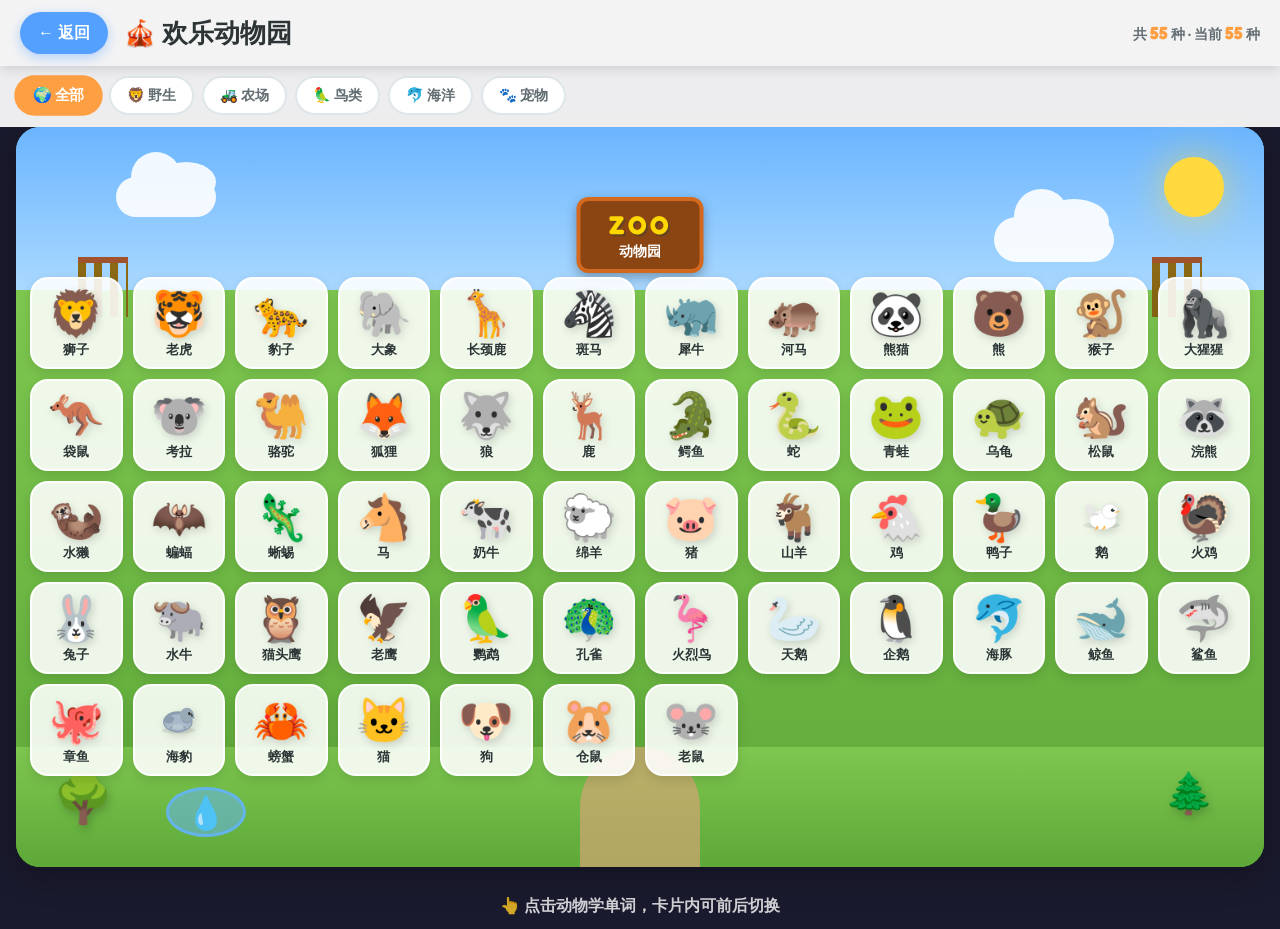
==== animals.html @ f5d6f94d "init初始化 init初始化" ====
<!DOCTYPE html>
<html lang="zh-CN">
<head>
  <meta charset="UTF-8">
  <meta name="viewport" content="width=device-width, initial-scale=1.0">
  <title>动物园 🦁 - 小小英语乐园</title>
  <link rel="preconnect" href="https://fonts.googleapis.com">
  <link rel="preconnect" href="https://fonts.gstatic.com" crossorigin>
  <link href="https://fonts.googleapis.com/css2?family=Fredoka:wght@400;600;700&display=swap" rel="stylesheet">
  <link rel="stylesheet" href="css/style.css">
</head>
<body class="scene-page zoo-page">
  <nav class="top-nav">
    <a href="index.html" class="back-btn" aria-label="返回首页">← 返回</a>
    <h1 class="scene-title">🎪 欢乐动物园</h1>
    <span class="item-count">共 <strong id="itemCount">0</strong> 种 · 当前 <strong id="visibleCount">0</strong> 种</span>
  </nav>
  <div class="zone-tabs" id="zoneTabs"></div>
  <div class="learning-scene zoo-scene">
    <div class="scene-sky zoo-sky">
      <div class="cloud cloud-1"></div>
      <div class="cloud cloud-2"></div>
      <div class="sun"></div>
    </div>
    <div class="scene-sign zoo-sign"><span>ZOO</span><small>动物园</small></div>
    <div class="fence fence-left"></div>
    <div class="fence fence-right"></div>
    <div class="scene-ground zoo-ground">
      <div class="path"></div>
      <div class="tree tree-1">🌳</div>
      <div class="tree tree-2">🌲</div>
      <div class="pond">💧</div>
    </div>
    <div class="items-container" id="itemsContainer"></div>
  </div>
  <div class="item-modal" id="itemModal" aria-hidden="true">
    <div class="modal-backdrop" id="modalBackdrop"></div>
    <div class="modal-layout">
      <button class="modal-nav modal-prev" id="modalPrev" aria-label="上一个" type="button">◀</button>
      <div class="modal-content" role="dialog">
        <button class="modal-close" id="modalClose" aria-label="关闭" type="button">✕</button>
        <p class="modal-index" id="modalIndex"></p>
        <div class="modal-item-icon" id="modalIcon"></div>
        <h2 class="modal-english" id="modalEnglish"></h2>
        <p class="modal-chinese" id="modalChinese"></p>
        <div class="modal-sentence">
          <p class="sentence-en" id="modalSentenceEn"></p>
          <p class="sentence-zh" id="modalSentenceZh"></p>
        </div>
        <button class="replay-btn" id="replayBtn" type="button">🔊 再读一遍</button>
      </div>
      <button class="modal-nav modal-next" id="modalNext" aria-label="下一个" type="button">▶</button>
    </div>
  </div>
  <p class="hint">👆 点击动物学单词，卡片内可前后切换</p>
  <script src="js/sentences.js"></script>
  <script src="js/speech.js"></script>
  <script src="js/scene.js"></script>
  <script src="js/animals.js"></script>
</body>
</html>
---- css/style.css ----
/* ===== 基础样式 ===== */
*, *::before, *::after {
  box-sizing: border-box;
  margin: 0;
  padding: 0;
}

:root {
  --sky: #87CEEB;
  --sky-light: #B8E4F9;
  --grass: #7EC850;
  --grass-dark: #5DA838;
  --sun: #FFD93D;
  --white: #FFFFFF;
  --text: #2D3436;
  --pink: #FF6B9D;
  --purple: #A66CFF;
  --orange: #FF9F43;
  --blue: #54A0FF;
  --green: #1DD1A1;
  --shadow: rgba(0, 0, 0, 0.15);
  --font: 'Fredoka', 'Microsoft YaHei', sans-serif;
}

html {
  font-size: 16px;
}

body {
  font-family: var(--font);
  color: var(--text);
  min-height: 100vh;
  overflow-x: hidden;
  -webkit-tap-highlight-color: transparent;
  user-select: none;
}

/* ===== 首页背景 ===== */
.home-page {
  background: linear-gradient(180deg, var(--sky-light) 0%, var(--sky) 40%, var(--grass) 40%, var(--grass-dark) 100%);
  min-height: 100vh;
  display: flex;
  flex-direction: column;
  align-items: center;
}

.sky-bg {
  position: fixed;
  inset: 0;
  pointer-events: none;
  z-index: 0;
}

.sun {
  position: absolute;
  top: 40px;
  right: 60px;
  width: 80px;
  height: 80px;
  background: var(--sun);
  border-radius: 50%;
  box-shadow: 0 0 40px rgba(255, 217, 61, 0.6);
  animation: pulse 3s ease-in-out infinite;
}

.cloud {
  position: absolute;
  background: white;
  border-radius: 50px;
  opacity: 0.9;
  animation: float 8s ease-in-out infinite;
}

.cloud::before, .cloud::after {
  content: '';
  position: absolute;
  background: white;
  border-radius: 50%;
}

.cloud-1 { width: 100px; height: 40px; top: 80px; left: 10%; animation-delay: 0s; }
.cloud-1::before { width: 50px; height: 50px; top: -25px; left: 15px; }
.cloud-1::after { width: 60px; height: 40px; top: -15px; left: 40px; }

.cloud-2 { width: 120px; height: 45px; top: 120px; right: 15%; animation-delay: -3s; }
.cloud-2::before { width: 55px; height: 55px; top: -28px; left: 20px; }
.cloud-2::after { width: 70px; height: 45px; top: -18px; left: 45px; }

.cloud-3 { width: 90px; height: 35px; top: 60px; left: 45%; animation-delay: -5s; }
.cloud-3::before { width: 45px; height: 45px; top: -22px; left: 12px; }
.cloud-3::after { width: 55px; height: 35px; top: -12px; left: 35px; }

@keyframes float {
  0%, 100% { transform: translateX(0); }
  50% { transform: translateX(20px); }
}

@keyframes pulse {
  0%, 100% { transform: scale(1); }
  50% { transform: scale(1.08); }
}

/* ===== 首页头部 ===== */
.header {
  position: relative;
  z-index: 1;
  text-align: center;
  padding: 40px 20px 20px;
}

.title {
  font-size: clamp(2rem, 6vw, 3rem);
  font-weight: 700;
  color: var(--white);
  text-shadow: 3px 3px 0 var(--purple), 5px 5px 0 rgba(0,0,0,0.1);
  margin-bottom: 8px;
}

.subtitle {
  font-size: clamp(1rem, 3vw, 1.3rem);
  color: var(--white);
  text-shadow: 1px 1px 3px rgba(0,0,0,0.2);
}

/* ===== 分类卡片 ===== */
.categories {
  position: relative;
  z-index: 1;
  display: grid;
  grid-template-columns: repeat(auto-fit, minmax(160px, 1fr));
  gap: 20px;
  padding: 20px;
  max-width: 900px;
  width: 100%;
  flex: 1;
}

.category-card {
  background: var(--white);
  border-radius: 24px;
  padding: 24px 16px;
  text-align: center;
  text-decoration: none;
  color: var(--text);
  box-shadow: 0 8px 24px var(--shadow);
  transition: transform 0.2s, box-shadow 0.2s;
  position: relative;
  cursor: pointer;
  border: 4px solid transparent;
}

.category-card:hover,
.category-card:active {
  transform: translateY(-6px) scale(1.03);
  box-shadow: 0 14px 32px rgba(0,0,0,0.2);
}

.category-active {
  border-color: var(--orange);
}

.category-active:hover {
  border-color: var(--pink);
}

.category-soon {
  opacity: 0.65;
  cursor: not-allowed;
  filter: grayscale(30%);
}

.category-soon:hover {
  transform: none;
  box-shadow: 0 8px 24px var(--shadow);
}

.card-icon {
  font-size: 3.5rem;
  margin-bottom: 8px;
  display: block;
  animation: bounce 2s ease-in-out infinite;
}

.category-soon .card-icon {
  animation: none;
}

@keyframes bounce {
  0%, 100% { transform: translateY(0); }
  50% { transform: translateY(-8px); }
}

.category-card h2 {
  font-size: 1.4rem;
  font-weight: 700;
  margin-bottom: 4px;
}

.category-card p {
  font-size: 0.95rem;
  color: #636e72;
  font-weight: 600;
}

.badge {
  position: absolute;
  top: -10px;
  right: -10px;
  background: var(--green);
  color: white;
  font-size: 0.75rem;
  font-weight: 700;
  padding: 4px 12px;
  border-radius: 20px;
  box-shadow: 0 2px 8px rgba(0,0,0,0.15);
}

.badge.soon {
  background: #b2bec3;
}

.footer {
  position: relative;
  z-index: 1;
  padding: 20px;
  text-align: center;
  color: var(--white);
  font-size: 0.95rem;
  text-shadow: 1px 1px 2px rgba(0,0,0,0.2);
}

/* ===== 学习场景通用 ===== */
.scene-page {
  min-height: 100vh;
  display: flex;
  flex-direction: column;
}

.zoo-page { background: #1a1a2e; }
.fruits-page { background: #2d1b4e; }
.vegetables-page { background: #1b3d2f; }
.vehicles-page { background: #1a2540; }
.family-page { background: #3d2040; }

.item-count,
.animal-count {
  margin-left: auto;
  font-size: 0.9rem;
  color: #636e72;
  font-weight: 600;
}

.item-count strong,
.animal-count strong {
  color: var(--orange);
  font-size: 1.1rem;
}

.learning-scene {
  position: relative;
  flex: 1;
  margin: 0 16px 16px;
  border-radius: 24px;
  box-shadow: 0 8px 32px rgba(0,0,0,0.3);
  overflow-y: auto;
  overflow-x: hidden;
  max-height: calc(100vh - 160px);
}

.scene-sky {
  position: absolute;
  top: 0; left: 0; right: 0;
  height: 160px;
  pointer-events: none;
}

.scene-sign {
  position: absolute;
  top: 70px;
  left: 50%;
  transform: translateX(-50%);
  border-radius: 12px;
  padding: 8px 28px;
  text-align: center;
  z-index: 10;
  box-shadow: 0 4px 12px rgba(0,0,0,0.3);
}

.scene-sign span {
  display: block;
  font-size: 1.6rem;
  font-weight: 700;
  letter-spacing: 4px;
}

.scene-sign small {
  color: white;
  font-size: 0.85rem;
  font-weight: 600;
}

.scene-ground {
  position: absolute;
  bottom: 0; left: 0; right: 0;
  height: 120px;
  pointer-events: none;
}

.items-container,
.animals-container {
  position: relative;
  z-index: 20;
  display: grid;
  grid-template-columns: repeat(auto-fill, minmax(88px, 1fr));
  gap: 10px;
  padding: 150px 14px 130px;
  min-height: 400px;
}

.scene-item,
.animal {
  position: relative;
  display: flex;
  flex-direction: column;
  align-items: center;
  cursor: pointer;
  transition: transform 0.2s, box-shadow 0.2s;
  z-index: 20;
  background: rgba(255, 255, 255, 0.88);
  border-radius: 18px;
  padding: 12px 6px 8px;
  box-shadow: 0 4px 12px rgba(0, 0, 0, 0.12);
  border: 2px solid rgba(255, 255, 255, 0.9);
}

.scene-item:hover, .scene-item:active,
.animal:hover, .animal:active {
  transform: scale(1.08);
  box-shadow: 0 8px 20px rgba(0, 0, 0, 0.18);
}

.item-icon, .animal-icon {
  font-size: clamp(2rem, 6vw, 2.8rem);
  filter: drop-shadow(2px 3px 4px rgba(0,0,0,0.15));
  animation: itemIdle 3s ease-in-out infinite;
  line-height: 1;
  display: flex;
  align-items: center;
  justify-content: center;
}

.item-img, .animal-img {
  width: clamp(2rem, 6vw, 2.8rem);
  height: clamp(2rem, 6vw, 2.8rem);
  object-fit: contain;
  filter: drop-shadow(2px 3px 4px rgba(0,0,0,0.15));
  animation: itemIdle 3s ease-in-out infinite;
}

.item-label, .animal-label {
  margin-top: 6px;
  font-size: 0.8rem;
  font-weight: 700;
  color: var(--text);
  text-align: center;
}

.scene-item.clicked .item-icon,
.scene-item.clicked .item-img,
.animal.clicked .animal-icon,
.animal.clicked .animal-img {
  animation: itemJump 0.5s ease;
}

@keyframes itemIdle {
  0%, 100% { transform: translateY(0); }
  50% { transform: translateY(-6px); }
}

@keyframes itemJump {
  0% { transform: translateY(0) scale(1); }
  30% { transform: translateY(-20px) scale(1.2); }
  60% { transform: translateY(-10px) scale(1.1); }
  100% { transform: translateY(0) scale(1); }
}

/* ===== 动物园场景 ===== */
.zoo-scene {
  background: linear-gradient(180deg, #6BB5FF 0%, #A8D8FF 22%, var(--grass) 22%, var(--grass-dark) 100%);
}

.zoo-sky, .fruits-sky, .veg-sky, .road-sky, .home-sky {
  background: linear-gradient(180deg, #6BB5FF 0%, #A8D8FF 100%);
}

.fruits-scene {
  background: linear-gradient(180deg, #FFB6C1 0%, #FFDAB9 22%, #90EE90 22%, #32CD32 100%);
}
.fruits-sky { background: linear-gradient(180deg, #87CEFA 0%, #FFE4B5 100%); }
.fruits-sign { background: #E65100; border: 4px solid #FF9800; }
.fruits-sign span { color: #FFF; text-shadow: 2px 2px 0 #BF360C; }
.fruits-ground { background: linear-gradient(180deg, #90EE90 0%, #228B22 100%); }
.fruit-tree { position: absolute; font-size: 2.5rem; z-index: 3; }
.fruit-tree.tree-1 { bottom: 40px; left: 5%; }
.fruit-tree.tree-2 { bottom: 45px; right: 6%; }
.fruit-basket { position: absolute; bottom: 35px; left: 45%; font-size: 2rem; }

.vegetables-scene {
  background: linear-gradient(180deg, #B8E986 0%, #D4EFDF 22%, #8B6914 22%, #654321 100%);
}
.veg-sky { background: linear-gradient(180deg, #87CEEB 0%, #E0F7FA 100%); }
.veg-sign { background: #2E7D32; border: 4px solid #66BB6A; }
.veg-sign span { color: #C8E6C9; text-shadow: 2px 2px 0 #1B5E20; }
.veg-ground { background: linear-gradient(180deg, #8D6E63 0%, #5D4037 100%); }
.veg-patch { position: absolute; font-size: 2rem; z-index: 3; }
.veg-patch.patch-1 { bottom: 45px; left: 8%; }
.veg-patch.patch-2 { bottom: 50px; right: 10%; }
.veg-fence { position: absolute; bottom: 35px; left: 42%; font-size: 2rem; }

.vehicles-scene {
  background: linear-gradient(180deg, #78909C 0%, #B0BEC5 22%, #546E7A 22%, #37474F 100%);
}
.road-sky { background: linear-gradient(180deg, #64B5F6 0%, #BBDEFB 100%); }
.road-sign { background: #1565C0; border: 4px solid #42A5F5; }
.road-sign span { color: #FFEB3B; text-shadow: 2px 2px 0 #0D47A1; }
.road-ground { background: linear-gradient(180deg, #616161 0%, #424242 100%); }
.road-line {
  position: absolute; bottom: 55px; left: 10%; right: 10%;
  height: 8px; background: repeating-linear-gradient(90deg, #FFEB3B 0 20px, transparent 20px 40px);
}
.road-car { position: absolute; font-size: 2rem; z-index: 3; }
.road-car.deco-1 { bottom: 60px; left: 5%; }
.road-car.deco-2 { bottom: 40px; right: 8%; font-size: 2.5rem; }

.family-scene {
  background: linear-gradient(180deg, #F8BBD0 0%, #FCE4EC 22%, #FFCCBC 22%, #FFAB91 100%);
}
.home-sky { background: linear-gradient(180deg, #F48FB1 0%, #FCE4EC 100%); }
.home-sign { background: #AD1457; border: 4px solid #EC407A; }
.home-sign span { color: #FCE4EC; text-shadow: 2px 2px 0 #880E4F; }
.home-ground { background: linear-gradient(180deg, #FFCCBC 0%, #FF8A65 100%); }
.home-house { position: absolute; bottom: 40px; left: 8%; font-size: 3rem; }
.home-heart { position: absolute; bottom: 45px; left: 45%; font-size: 2rem; }
.home-tree { position: absolute; bottom: 40px; right: 8%; font-size: 2.5rem; }

.scene-sky .sun { top: 30px; right: 40px; width: 60px; height: 60px; }
.scene-sky .cloud-1 { top: 50px; left: 8%; }
.scene-sky .cloud-2 { top: 90px; right: 12%; }

.zoo-sign {
  background: #8B4513;
  border: 4px solid #D2691E;
}

.zoo-sign span {
  color: #FFD700;
  text-shadow: 2px 2px 0 #654321;
}

.fence {
  position: absolute;
  top: 130px;
  width: 50px;
  height: 60px;
  z-index: 5;
  background: repeating-linear-gradient(90deg, #8B6914 0px, #8B6914 8px, transparent 8px, transparent 16px);
  border-top: 6px solid #A0522D;
}
.fence-left { left: 5%; }
.fence-right { right: 5%; }

.zoo-ground {
  background: linear-gradient(180deg, var(--grass) 0%, var(--grass-dark) 100%);
}

.path {
  position: absolute;
  bottom: 0; left: 50%;
  transform: translateX(-50%);
  width: 120px; height: 100%;
  background: #D4A574;
  border-radius: 60px 60px 0 0;
  opacity: 0.7;
}

.tree { position: absolute; font-size: 3rem; z-index: 3; filter: drop-shadow(2px 4px 4px rgba(0,0,0,0.2)); }
.tree-1 { bottom: 40px; left: 3%; }
.tree-2 { bottom: 50px; right: 4%; font-size: 2.5rem; }

.pond {
  position: absolute;
  bottom: 30px; left: 12%;
  font-size: 2rem;
  background: rgba(100, 180, 255, 0.5);
  width: 80px; height: 50px;
  border-radius: 50%;
  display: flex; align-items: center; justify-content: center;
  border: 3px solid rgba(100, 180, 255, 0.8);
}

/* ===== 弹窗 ===== */
.item-modal,
.animal-modal {
  position: fixed;
  inset: 0;
  z-index: 1000;
  display: flex;
  align-items: center;
  justify-content: center;
  opacity: 0;
  visibility: hidden;
  transition: opacity 0.3s, visibility 0.3s;
}

.item-modal.show,
.animal-modal.show {
  opacity: 1;
  visibility: visible;
}

.item-modal.show .modal-content,
.animal-modal.show .modal-content {
  transform: scale(1) translateY(0);
}

.modal-item-icon,
.modal-animal-icon {
  font-size: 5rem;
  margin-bottom: 12px;
  animation: modalBounce 0.6s ease;
  display: flex;
  align-items: center;
  justify-content: center;
}

.modal-item-icon .item-img,
.modal-animal-icon .animal-img,
img.modal-item-icon,
img.modal-animal-icon {
  width: 5rem;
  height: 5rem;
  object-fit: contain;
}

.top-nav {
  display: flex;
  align-items: center;
  gap: 16px;
  padding: 12px 20px;
  background: rgba(255,255,255,0.95);
  box-shadow: 0 2px 12px var(--shadow);
  z-index: 100;
}

.back-btn {
  display: inline-flex;
  align-items: center;
  padding: 10px 18px;
  background: var(--blue);
  color: white;
  text-decoration: none;
  border-radius: 30px;
  font-weight: 700;
  font-size: 1rem;
  transition: transform 0.15s, background 0.15s;
  box-shadow: 0 4px 12px rgba(84, 160, 255, 0.4);
}

.back-btn:hover,
.back-btn:active {
  transform: scale(1.05);
  background: #3d8bf0;
}

.scene-title {
  font-size: clamp(1.2rem, 4vw, 1.6rem);
  font-weight: 700;
  color: var(--text);
}

.animal-count {
  margin-left: auto;
  font-size: 0.9rem;
  color: #636e72;
  font-weight: 600;
}

.animal-count strong {
  color: var(--orange);
  font-size: 1.1rem;
}

.zone-tabs {
  display: flex;
  gap: 8px;
  padding: 10px 16px;
  overflow-x: auto;
  background: rgba(255, 255, 255, 0.92);
  border-bottom: 2px solid #eee;
  z-index: 99;
  -webkit-overflow-scrolling: touch;
  scrollbar-width: none;
}

.zone-tabs::-webkit-scrollbar {
  display: none;
}

.zone-tab {
  flex-shrink: 0;
  padding: 8px 16px;
  border: 2px solid #dfe6e9;
  border-radius: 20px;
  background: white;
  font-family: var(--font);
  font-size: 0.9rem;
  font-weight: 700;
  color: #636e72;
  cursor: pointer;
  transition: all 0.15s;
}

.zone-tab:hover,
.zone-tab.active {
  background: var(--orange);
  border-color: var(--orange);
  color: white;
  transform: scale(1.04);
}

.modal-backdrop {
  position: absolute;
  inset: 0;
  background: rgba(0,0,0,0.5);
}

.modal-layout {
  position: relative;
  z-index: 1;
  display: flex;
  align-items: center;
  justify-content: center;
  gap: 12px;
  width: 100%;
  max-width: 480px;
  padding: 0 12px;
}

.modal-nav {
  flex-shrink: 0;
  width: 52px;
  height: 52px;
  border: none;
  border-radius: 50%;
  background: var(--blue);
  color: white;
  font-size: 1.3rem;
  font-weight: 700;
  cursor: pointer;
  box-shadow: 0 4px 16px rgba(84, 160, 255, 0.45);
  transition: transform 0.15s, background 0.15s;
}

.modal-nav:hover,
.modal-nav:active {
  transform: scale(1.1);
  background: #3d8bf0;
}

.modal-content {
  position: relative;
  background: white;
  border-radius: 32px;
  padding: 36px 32px 32px;
  text-align: center;
  flex: 1;
  min-width: 0;
  max-width: 360px;
  box-shadow: 0 20px 60px rgba(0,0,0,0.3);
  transform: scale(0.8) translateY(20px);
  transition: transform 0.3s cubic-bezier(0.34, 1.56, 0.64, 1);
  border: 5px solid var(--orange);
}

.animal-modal.show .modal-content {
  transform: scale(1) translateY(0);
}

.modal-index {
  font-size: 0.85rem;
  color: #b2bec3;
  font-weight: 600;
  margin-bottom: 8px;
}

.modal-close {
  position: absolute;
  top: 12px;
  right: 16px;
  background: none;
  border: none;
  font-size: 1.5rem;
  color: #b2bec3;
  cursor: pointer;
  width: 36px;
  height: 36px;
  border-radius: 50%;
  transition: background 0.15s, color 0.15s;
}

.modal-close:hover {
  background: #f1f2f6;
  color: var(--text);
}

.modal-animal-icon {
  font-size: 5rem;
  margin-bottom: 12px;
  animation: modalBounce 0.6s ease;
  display: flex;
  align-items: center;
  justify-content: center;
}

.modal-animal-icon.animal-img,
.modal-animal-icon .animal-img,
img.modal-animal-icon {
  width: 5rem;
  height: 5rem;
  object-fit: contain;
}

@keyframes modalBounce {
  0% { transform: scale(0); }
  60% { transform: scale(1.2); }
  100% { transform: scale(1); }
}

.modal-english {
  font-size: 2.2rem;
  font-weight: 700;
  color: var(--blue);
  margin-bottom: 8px;
}

.modal-chinese {
  font-size: 1.5rem;
  font-weight: 600;
  color: var(--pink);
  margin-bottom: 16px;
}

.modal-sentence {
  background: linear-gradient(135deg, #f8f9ff 0%, #fff5f0 100%);
  border-radius: 16px;
  padding: 14px 16px;
  margin-bottom: 20px;
  border: 2px dashed #ffd6a5;
}

.sentence-en {
  font-size: 1.05rem;
  font-weight: 600;
  color: var(--blue);
  line-height: 1.5;
  margin-bottom: 6px;
}

.sentence-zh {
  font-size: 0.95rem;
  font-weight: 600;
  color: #636e72;
  line-height: 1.4;
}

.replay-btn {
  background: linear-gradient(135deg, var(--green), #10ac84);
  color: white;
  border: none;
  padding: 14px 32px;
  border-radius: 30px;
  font-family: var(--font);
  font-size: 1.1rem;
  font-weight: 700;
  cursor: pointer;
  box-shadow: 0 6px 20px rgba(29, 209, 161, 0.4);
  transition: transform 0.15s;
}

.replay-btn:hover,
.replay-btn:active {
  transform: scale(1.05);
}

.hint {
  text-align: center;
  color: rgba(255,255,255,0.8);
  padding: 12px;
  font-size: 1rem;
  font-weight: 600;
}

/* ===== 响应式 ===== */
@media (max-width: 600px) {
  .categories {
    grid-template-columns: repeat(2, 1fr);
    gap: 14px;
    padding: 14px;
  }

  .category-card {
    padding: 18px 12px;
  }

  .card-icon {
    font-size: 2.8rem;
  }

  .learning-scene,
  .zoo-scene {
    margin: 0 8px 8px;
  }

  .items-container,
  .animals-container {
    grid-template-columns: repeat(auto-fill, minmax(76px, 1fr));
    gap: 10px;
    padding: 150px 10px 120px;
  }

  .scene-item,
  .animal {
    padding: 10px 4px 6px;
  }

  .item-icon,
  .animal-icon {
    font-size: 1.8rem;
  }

  .item-label,
  .animal-label {
    font-size: 0.72rem;
  }

  .modal-layout {
    gap: 8px;
    padding: 0 8px;
  }

  .modal-nav {
    width: 44px;
    height: 44px;
    font-size: 1.1rem;
  }

  .modal-content {
    padding: 28px 20px 24px;
  }

  .modal-item-icon,
  .modal-animal-icon {
    font-size: 4rem;
  }

  .modal-english {
    font-size: 1.8rem;
  }
}
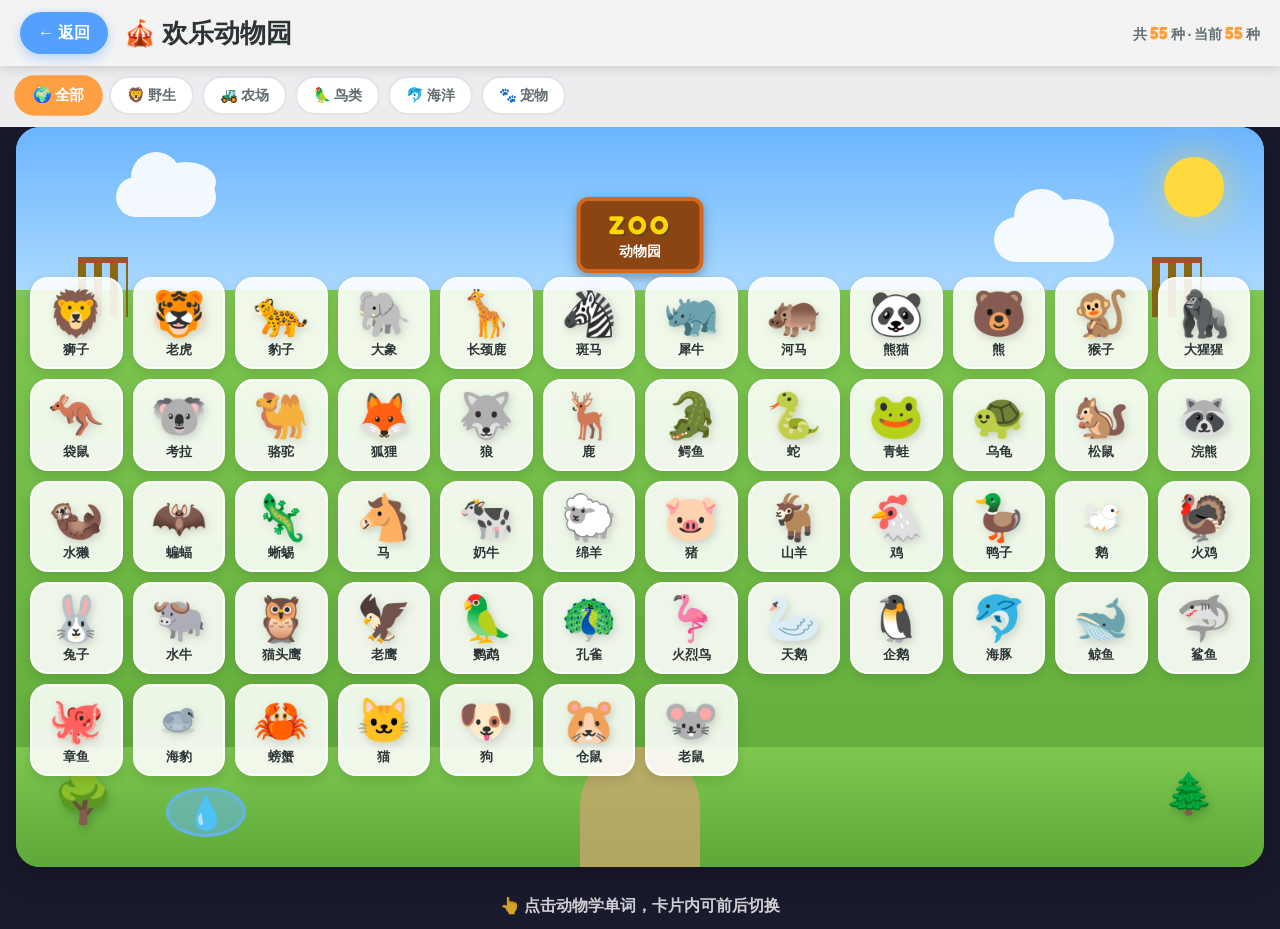
==== commit ce795399: "﻿feat: add reading check-in plan and home entry" ====
--- a/animals.html
+++ b/animals.html
@@ -2,7 +2,7 @@
 <html lang="zh-CN">
 <head>
   <meta charset="UTF-8">
-  <meta name="viewport" content="width=device-width, initial-scale=1.0">
+  <meta name="viewport" content="width=device-width, initial-scale=1.0, maximum-scale=1.0, minimum-scale=1.0, viewport-fit=cover">
   <title>动物园 🦁 - 小小英语乐园</title>
   <link rel="preconnect" href="https://fonts.googleapis.com">
   <link rel="preconnect" href="https://fonts.gstatic.com" crossorigin>
@@ -53,6 +53,7 @@
     </div>
   </div>
   <p class="hint">👆 点击动物学单词，卡片内可前后切换</p>
+  <script src="js/icons.js"></script>
   <script src="js/sentences.js"></script>
   <script src="js/speech.js"></script>
   <script src="js/scene.js"></script>
--- a/css/style.css
+++ b/css/style.css
@@ -24,15 +24,19 @@
 
 html {
   font-size: 16px;
+  -webkit-text-size-adjust: 100%;
+  text-size-adjust: 100%;
 }
 
 body {
   font-family: var(--font);
   color: var(--text);
   min-height: 100vh;
+  min-height: 100dvh;
   overflow-x: hidden;
   -webkit-tap-highlight-color: transparent;
   user-select: none;
+  padding-bottom: env(safe-area-inset-bottom, 0);
 }
 
 /* ===== 首页背景 ===== */
@@ -163,6 +167,31 @@
   border-color: var(--pink);
 }
 
+.category-featured {
+  grid-column: 1 / -1;
+  display: flex;
+  flex-direction: row;
+  align-items: center;
+  justify-content: center;
+  gap: 16px;
+  padding: 20px 24px;
+  background: linear-gradient(135deg, #fff8e1 0%, #e3f2fd 100%);
+  border-color: #5B9BD5;
+}
+
+.category-featured .card-icon {
+  font-size: 3rem;
+  margin-bottom: 0;
+}
+
+.category-featured h2 {
+  margin-bottom: 2px;
+}
+
+.category-featured > div:not(.card-icon) {
+  text-align: left;
+}
+
 .category-soon {
   opacity: 0.65;
   cursor: not-allowed;
@@ -265,6 +294,8 @@
   overflow-y: auto;
   overflow-x: hidden;
   max-height: calc(100vh - 160px);
+  max-height: calc(100dvh - 160px);
+  -webkit-overflow-scrolling: touch;
 }
 
 .scene-sky {
@@ -349,12 +380,19 @@
   justify-content: center;
 }
 
-.item-img, .animal-img {
+.item-img, .animal-img,
+.item-svg, .animal-svg {
   width: clamp(2rem, 6vw, 2.8rem);
   height: clamp(2rem, 6vw, 2.8rem);
   object-fit: contain;
   filter: drop-shadow(2px 3px 4px rgba(0,0,0,0.15));
   animation: itemIdle 3s ease-in-out infinite;
+}
+
+.item-svg svg, .animal-svg svg {
+  width: 100%;
+  height: 100%;
+  display: block;
 }
 
 .item-label, .animal-label {
@@ -367,8 +405,10 @@
 
 .scene-item.clicked .item-icon,
 .scene-item.clicked .item-img,
+.scene-item.clicked .item-svg,
 .animal.clicked .animal-icon,
-.animal.clicked .animal-img {
+.animal.clicked .animal-img,
+.animal.clicked .animal-svg {
   animation: itemJump 0.5s ease;
 }
 
@@ -535,6 +575,8 @@
 
 .modal-item-icon .item-img,
 .modal-animal-icon .animal-img,
+.modal-item-icon .item-svg,
+.modal-animal-icon .animal-svg,
 img.modal-item-icon,
 img.modal-animal-icon {
   width: 5rem;
@@ -816,9 +858,59 @@
     font-size: 2.8rem;
   }
 
+  .category-featured {
+    flex-direction: column;
+    gap: 6px;
+    padding: 18px 12px;
+  }
+
+  .category-featured .card-icon {
+    font-size: 2.8rem;
+  }
+
+  .category-featured > div:not(.card-icon) {
+    text-align: center;
+  }
+
+  .top-nav {
+    flex-wrap: wrap;
+    gap: 8px;
+    padding: 10px 12px;
+    padding-top: max(10px, env(safe-area-inset-top, 0));
+  }
+
+  .back-btn {
+    padding: 8px 14px;
+    font-size: 0.9rem;
+    flex-shrink: 0;
+  }
+
+  .scene-title {
+    flex: 1 1 auto;
+    min-width: 0;
+    font-size: 1.1rem;
+    white-space: nowrap;
+    overflow: hidden;
+    text-overflow: ellipsis;
+  }
+
+  .item-count,
+  .animal-count {
+    flex: 1 1 100%;
+    margin-left: 0;
+    text-align: center;
+    font-size: 0.78rem;
+  }
+
+  .item-count strong,
+  .animal-count strong {
+    font-size: 0.95rem;
+  }
+
   .learning-scene,
   .zoo-scene {
     margin: 0 8px 8px;
+    max-height: calc(100dvh - 148px);
   }
 
   .items-container,
@@ -844,26 +936,85 @@
   }
 
   .modal-layout {
-    gap: 8px;
-    padding: 0 8px;
+    position: relative;
+    width: 100%;
+    max-width: none;
+    padding: 12px 52px;
+    gap: 0;
   }
 
   .modal-nav {
-    width: 44px;
-    height: 44px;
-    font-size: 1.1rem;
+    position: fixed;
+    top: 50%;
+    transform: translateY(-50%);
+    width: 42px;
+    height: 42px;
+    font-size: 1rem;
+    z-index: 1001;
+  }
+
+  .modal-prev {
+    left: max(6px, env(safe-area-inset-left, 0));
+  }
+
+  .modal-next {
+    right: max(6px, env(safe-area-inset-right, 0));
   }
 
   .modal-content {
-    padding: 28px 20px 24px;
+    width: 100%;
+    max-width: none;
+    max-height: min(82dvh, 520px);
+    overflow-y: auto;
+    -webkit-overflow-scrolling: touch;
+    padding: 40px 16px 20px;
+  }
+
+  .modal-close {
+    top: 8px;
+    right: 10px;
+    z-index: 2;
+  }
+
+  .modal-index {
+    margin-bottom: 4px;
   }
 
   .modal-item-icon,
   .modal-animal-icon {
-    font-size: 4rem;
+    font-size: 3.5rem;
+    margin-bottom: 8px;
   }
 
   .modal-english {
-    font-size: 1.8rem;
-  }
-}
+    font-size: 1.6rem;
+  }
+
+  .modal-chinese {
+    font-size: 1.2rem;
+    margin-bottom: 12px;
+  }
+
+  .modal-sentence {
+    padding: 10px 12px;
+    margin-bottom: 14px;
+  }
+
+  .sentence-en {
+    font-size: 0.95rem;
+  }
+
+  .sentence-zh {
+    font-size: 0.85rem;
+  }
+
+  .replay-btn {
+    padding: 12px 24px;
+    font-size: 1rem;
+  }
+
+  .hint {
+    font-size: 0.85rem;
+    padding: 8px 12px 16px;
+  }
+}
